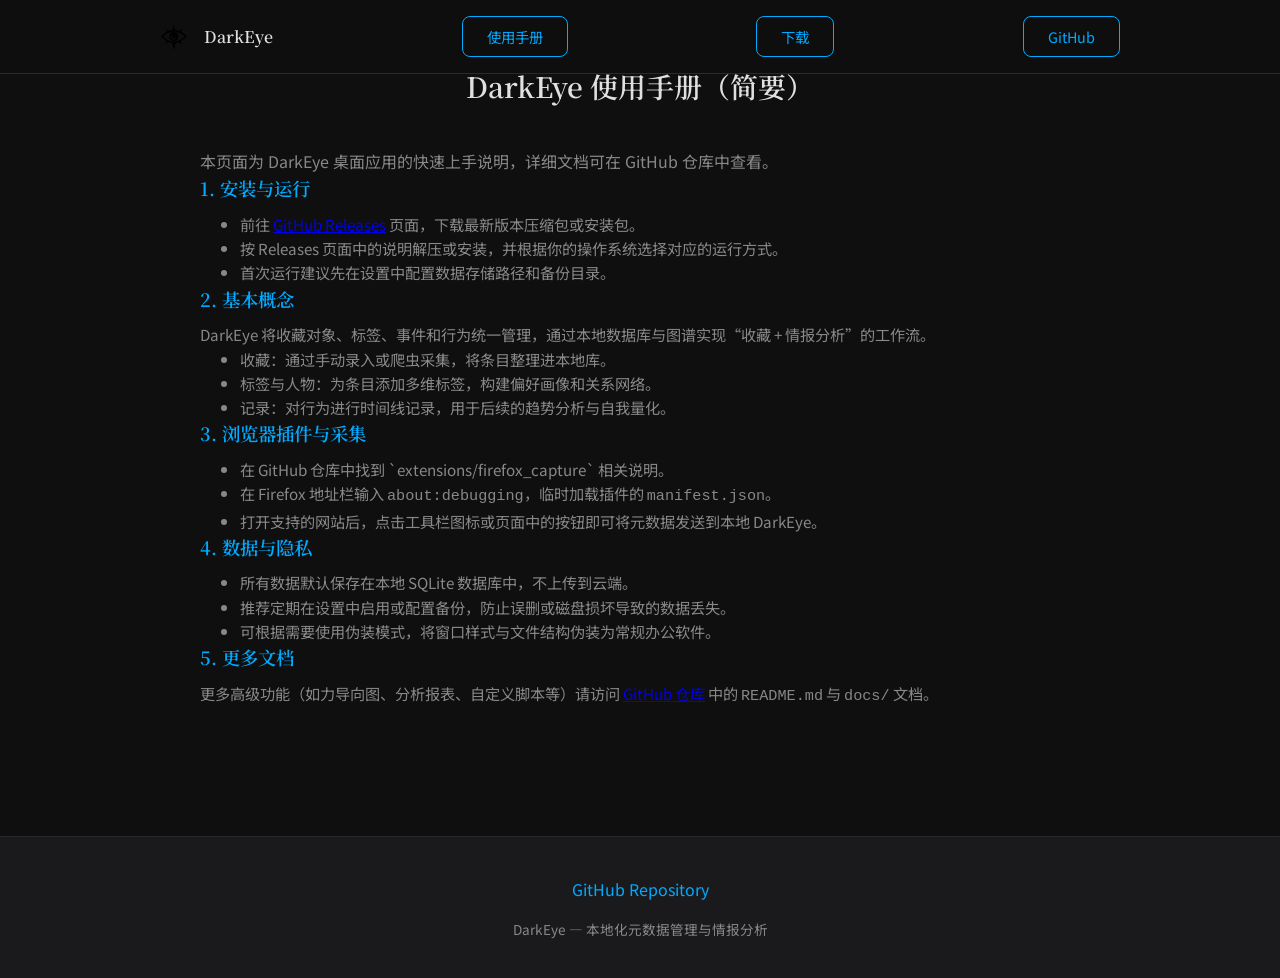
==== manual.html @ 8264d6cd "update" ====
<!DOCTYPE html>
<html lang="zh-CN">
<head>
  <meta charset="UTF-8">
  <meta name="viewport" content="width=device-width, initial-scale=1.0">
  <meta name="description" content="DarkEye 暗眼 使用手册">
  <title>DarkEye 暗眼 — 使用手册</title>
  <link rel="icon" type="image/svg+xml" href="assets/logo.svg">
  <link rel="preconnect" href="https://fonts.googleapis.com">
  <link rel="preconnect" href="https://fonts.gstatic.com" crossorigin>
  <link href="https://fonts.googleapis.com/css2?family=Noto+Serif+SC:wght@400;600;700&family=Noto+Sans+SC:wght@400;500&display=swap" rel="stylesheet">
  <link rel="stylesheet" href="css/styles.css">
</head>
<body>
  <header class="header">
    <nav class="nav">
      <a href="index.html" class="nav-logo">
        <img src="assets/logo.svg" alt="DarkEye" class="nav-logo-icon">
        <span class="nav-logo-text">DarkEye</span>
      </a>
      <a href="manual.html" class="nav-cta" target="_self">使用手册</a>
      <a href="https://github.com/de4321/darkeye/releases" class="nav-cta" target="_blank" rel="noopener noreferrer">下载</a>
      <a href="https://github.com/de4321/darkeye" class="nav-cta" target="_blank" rel="noopener noreferrer">GitHub</a>
    </nav>
  </header>

  <main>
    <section class="section">
      <h1 class="section-title">DarkEye 使用手册（简要）</h1>
      <p class="hero-desc">本页面为 DarkEye 桌面应用的快速上手说明，详细文档可在 GitHub 仓库中查看。</p>

      <h2 class="philosophy-card-title">1. 安装与运行</h2>
      <ul class="feature-desc">
        <li>前往 <a href="https://github.com/de4321/darkeye/releases" target="_blank" rel="noopener noreferrer">GitHub Releases</a> 页面，下载最新版本压缩包或安装包。</li>
        <li>按 Releases 页面中的说明解压或安装，并根据你的操作系统选择对应的运行方式。</li>
        <li>首次运行建议先在设置中配置数据存储路径和备份目录。</li>
      </ul>

      <h2 class="philosophy-card-title">2. 基本概念</h2>
      <p class="feature-desc">
        DarkEye 将收藏对象、标签、事件和行为统一管理，通过本地数据库与图谱实现“收藏 + 情报分析”的工作流。
      </p>
      <ul class="feature-desc">
        <li>收藏：通过手动录入或爬虫采集，将条目整理进本地库。</li>
        <li>标签与人物：为条目添加多维标签，构建偏好画像和关系网络。</li>
        <li>记录：对行为进行时间线记录，用于后续的趋势分析与自我量化。</li>
      </ul>

      <h2 class="philosophy-card-title">3. 浏览器插件与采集</h2>
      <ul class="feature-desc">
        <li>在 GitHub 仓库中找到 `extensions/firefox_capture` 相关说明。</li>
        <li>在 Firefox 地址栏输入 <code>about:debugging</code>，临时加载插件的 <code>manifest.json</code>。</li>
        <li>打开支持的网站后，点击工具栏图标或页面中的按钮即可将元数据发送到本地 DarkEye。</li>
      </ul>

      <h2 class="philosophy-card-title">4. 数据与隐私</h2>
      <ul class="feature-desc">
        <li>所有数据默认保存在本地 SQLite 数据库中，不上传到云端。</li>
        <li>推荐定期在设置中启用或配置备份，防止误删或磁盘损坏导致的数据丢失。</li>
        <li>可根据需要使用伪装模式，将窗口样式与文件结构伪装为常规办公软件。</li>
      </ul>

      <h2 class="philosophy-card-title">5. 更多文档</h2>
      <p class="feature-desc">
        更多高级功能（如力导向图、分析报表、自定义脚本等）请访问
        <a href="https://github.com/de4321/darkeye" target="_blank" rel="noopener noreferrer">GitHub 仓库</a>
        中的 <code>README.md</code> 与 <code>docs/</code> 文档。
      </p>
    </section>
  </main>

  <footer class="footer">
    <div class="footer-content">
      <a href="https://github.com/de4321/darkeye" class="footer-link" target="_blank" rel="noopener noreferrer">GitHub Repository</a>
      <p class="footer-copy">DarkEye — 本地化元数据管理与情报分析</p>
    </div>
  </footer>

  <script src="js/main.js"></script>
</body>
</html>
---- css/styles.css ----
/* DarkEye 产品宣传页 — 暗色主题 */
:root {
  --color-bg: #0f0f10;
  --color-bg-elevated: #1a1a1c;
  --color-bg-card: #1e1e21;
  --color-text: #e0e0e0;
  --color-text-muted: #888;
  --color-primary: #00aaff;
  --color-primary-hover: #33bbff;
  --color-border: #2a2a2e;
  --font-serif: "Noto Serif SC", "Source Han Serif SC", serif;
  --font-sans: "Noto Sans SC", "Source Han Sans SC", sans-serif;
  --radius-md: 8px;
  --radius-lg: 12px;
  --space-xs: 0.5rem;
  --space-sm: 1rem;
  --space-md: 1.5rem;
  --space-lg: 2.5rem;
  --space-xl: 4rem;
  --max-width: 960px;
}

*, *::before, *::after {
  box-sizing: border-box;
}

html {
  scroll-behavior: smooth;
}

body {
  margin: 0;
  font-family: var(--font-sans);
  font-size: 16px;
  line-height: 1.6;
  color: var(--color-text);
  background: var(--color-bg);
  -webkit-font-smoothing: antialiased;
}

/* Header */
.header {
  position: fixed;
  top: 0;
  left: 0;
  right: 0;
  z-index: 100;
  padding: var(--space-sm) var(--space-lg);
  background: rgba(15, 15, 16, 0.85);
  backdrop-filter: blur(12px);
  border-bottom: 1px solid var(--color-border);
  transition: background 0.3s ease;
}

.nav {
  max-width: var(--max-width);
  margin: 0 auto;
  display: flex;
  align-items: center;
  justify-content: space-between;
}

.nav-logo {
  display: flex;
  align-items: center;
  gap: var(--space-sm);
  text-decoration: none;
  color: var(--color-text);
  font-family: var(--font-serif);
  font-weight: 600;
  transition: color 0.2s;
}

.nav-logo:hover {
  color: var(--color-primary);
}

.nav-logo-icon {
  width: 28px;
  height: 28px;
  color: var(--color-primary);
}

.nav-cta {
  padding: var(--space-xs) var(--space-md);
  background: transparent;
  border: 1px solid var(--color-primary);
  color: var(--color-primary);
  border-radius: var(--radius-md);
  text-decoration: none;
  font-size: 0.9rem;
  transition: all 0.2s;
}

.nav-cta:hover {
  background: var(--color-primary);
  color: var(--color-bg);
}

/* Hero */
.hero {
  position: relative;
  min-height: 100vh;
  display: flex;
  align-items: center;
  justify-content: center;
  padding: var(--space-xl) var(--space-lg);
  overflow: hidden;
}

.hero-bg {
  position: absolute;
  inset: 0;
  background:
    radial-gradient(ellipse 80% 50% at 50% 0%, rgba(0, 170, 255, 0.08) 0%, transparent 50%),
    radial-gradient(ellipse 60% 40% at 80% 100%, rgba(0, 170, 255, 0.04) 0%, transparent 50%);
  pointer-events: none;
}

.hero-bg::after {
  content: "";
  position: absolute;
  inset: 0;
  background-image: url("data:image/svg+xml,%3Csvg viewBox='0 0 256 256' xmlns='http://www.w3.org/2000/svg'%3E%3Cfilter id='noise'%3E%3CfeTurbulence type='fractalNoise' baseFrequency='0.85' numOctaves='4' stitchTiles='stitch'/%3E%3C/filter%3E%3Crect width='100%25' height='100%25' filter='url(%23noise)' opacity='0.03'/%3E%3C/svg%3E");
  opacity: 0.5;
}

.hero-content {
  position: relative;
  text-align: center;
  z-index: 1;
}

.hero-logo {
  width: 72px;
  height: 72px;
  color: var(--color-primary);
  margin-bottom: var(--space-md);
  opacity: 0.9;
}

.hero-title {
  margin: 0 0 var(--space-sm);
  font-family: var(--font-serif);
  font-size: clamp(2.5rem, 6vw, 4rem);
  font-weight: 700;
  letter-spacing: 0.02em;
}

.hero-sub {
  display: block;
  font-size: 0.45em;
  font-weight: 400;
  color: var(--color-text-muted);
  margin-top: 0.2em;
}

.hero-tagline {
  margin: 0 0 var(--space-xs);
  font-size: 1.2rem;
  color: var(--color-primary);
  letter-spacing: 0.05em;
}

.hero-desc {
  margin: 0;
  font-size: 1rem;
  color: var(--color-text-muted);
}

/* Reveal animation (initially hidden, JS will reveal) */
.reveal {
  opacity: 0;
  transform: translateY(24px);
  transition: opacity 0.6s ease, transform 0.6s ease;
}

.reveal.revealed {
  opacity: 1;
  transform: translateY(0);
}

.reveal.revealed-delay-1 { transition-delay: 0.1s; }
.reveal.revealed-delay-2 { transition-delay: 0.2s; }
.reveal.revealed-delay-3 { transition-delay: 0.3s; }

/* Sections */
.section {
  max-width: var(--max-width);
  margin: 0 auto;
  padding: var(--space-xl) var(--space-lg);
}

.section-title {
  margin: 0 0 var(--space-lg);
  font-family: var(--font-serif);
  font-size: 1.75rem;
  font-weight: 600;
  text-align: center;
  color: var(--color-text);
}

/* Philosophy grid */
.philosophy-grid {
  display: grid;
  grid-template-columns: repeat(auto-fit, minmax(260px, 1fr));
  gap: var(--space-md);
}

.philosophy-card {
  padding: var(--space-lg);
  background: var(--color-bg-card);
  border: 1px solid var(--color-border);
  border-radius: var(--radius-lg);
  transition: border-color 0.2s, transform 0.2s;
}

.philosophy-card:hover {
  border-color: rgba(0, 170, 255, 0.4);
  transform: translateY(-2px);
}

.philosophy-card-title {
  margin: 0 0 var(--space-xs);
  font-family: var(--font-serif);
  font-size: 1.15rem;
  font-weight: 600;
  color: var(--color-primary);
}

.philosophy-card-eng {
  margin: 0 0 var(--space-sm);
  font-size: 0.8rem;
  color: var(--color-text-muted);
  text-transform: uppercase;
  letter-spacing: 0.1em;
}

.philosophy-card-desc {
  margin: 0;
  font-size: 0.95rem;
  color: var(--color-text);
  line-height: 1.5;
}

/* Features */
.features-list {
  display: flex;
  flex-direction: column;
  gap: var(--space-lg);
}

.feature-item {
  display: flex;
  gap: var(--space-lg);
  align-items: flex-start;
  padding: var(--space-md) 0;
  border-bottom: 1px solid var(--color-border);
}

.feature-item:last-child {
  border-bottom: none;
}

.feature-icon {
  flex-shrink: 0;
  display: flex;
  align-items: center;
  justify-content: center;
  width: 48px;
  height: 48px;
  border-radius: var(--radius-md);
  background: linear-gradient(135deg, rgba(0, 170, 255, 0.2), rgba(0, 170, 255, 0.05));
  border: 1px solid rgba(0, 170, 255, 0.3);
}

.feature-icon--capture::before {
  content: "+";
  font-size: 1.5rem;
  font-weight: 300;
  color: var(--color-primary);
}

.feature-icon--manage::before {
  content: "◇";
  font-size: 1.2rem;
  color: var(--color-primary);
}

.feature-icon--quantify::before {
  content: "◈";
  font-size: 1.1rem;
  color: var(--color-primary);
}

.feature-icon--secure::before {
  content: "◆";
  font-size: 1rem;
  color: var(--color-primary);
}

.feature-content {
  flex: 1;
}

.feature-title {
  margin: 0 0 var(--space-xs);
  font-family: var(--font-serif);
  font-size: 1.15rem;
  font-weight: 600;
  color: var(--color-text);
}

.feature-desc {
  margin: 0;
  font-size: 0.95rem;
  color: var(--color-text-muted);
  line-height: 1.6;
}

/* Tech */
.tech-grid {
  display: grid;
  grid-template-columns: repeat(auto-fit, minmax(180px, 1fr));
  gap: var(--space-md);
  margin-bottom: var(--space-md);
}

.tech-item {
  padding: var(--space-md) var(--space-lg);
  background: var(--color-bg-card);
  border: 1px solid var(--color-border);
  border-radius: var(--radius-md);
  display: flex;
  flex-direction: column;
  gap: var(--space-xs);
}

.tech-label {
  font-size: 0.75rem;
  text-transform: uppercase;
  letter-spacing: 0.1em;
  color: var(--color-text-muted);
}

.tech-value {
  font-size: 1rem;
  font-weight: 500;
  color: var(--color-primary);
}

.tech-note {
  margin: 0;
  font-size: 0.9rem;
  color: var(--color-text-muted);
  text-align: center;
}

/* Roadmap */
.roadmap-list {
  display: flex;
  flex-direction: column;
  gap: var(--space-md);
}

.roadmap-item {
  padding: var(--space-lg);
  background: var(--color-bg-card);
  border: 1px solid var(--color-border);
  border-left: 3px solid var(--color-primary);
  border-radius: var(--radius-md);
  transition: border-color 0.2s;
}

.roadmap-item:hover {
  border-left-color: var(--color-primary-hover);
}

.roadmap-phase {
  font-size: 0.75rem;
  text-transform: uppercase;
  letter-spacing: 0.1em;
  color: var(--color-primary);
  margin-bottom: var(--space-xs);
}

.roadmap-title {
  margin: 0 0 var(--space-xs);
  font-family: var(--font-serif);
  font-size: 1.1rem;
  font-weight: 600;
  color: var(--color-text);
}

.roadmap-desc {
  margin: 0;
  font-size: 0.95rem;
  color: var(--color-text-muted);
}

/* Footer */
.footer {
  margin-top: var(--space-xl);
  padding: var(--space-lg) var(--space-lg);
  border-top: 1px solid var(--color-border);
  background: var(--color-bg-elevated);
}

.footer-content {
  max-width: var(--max-width);
  margin: 0 auto;
  text-align: center;
}

.footer-link {
  display: inline-block;
  margin-bottom: var(--space-sm);
  color: var(--color-primary);
  text-decoration: none;
  transition: color 0.2s;
}

.footer-link:hover {
  color: var(--color-primary-hover);
}

.footer-copy {
  margin: 0;
  font-size: 0.85rem;
  color: var(--color-text-muted);
}

/* Responsive */
@media (max-width: 640px) {
  .hero {
    padding: var(--space-xl) var(--space-md);
  }

  .section {
    padding: var(--space-lg) var(--space-md);
  }

  .feature-item {
    flex-direction: column;
    gap: var(--space-sm);
  }

  .philosophy-grid {
    grid-template-columns: 1fr;
  }
}
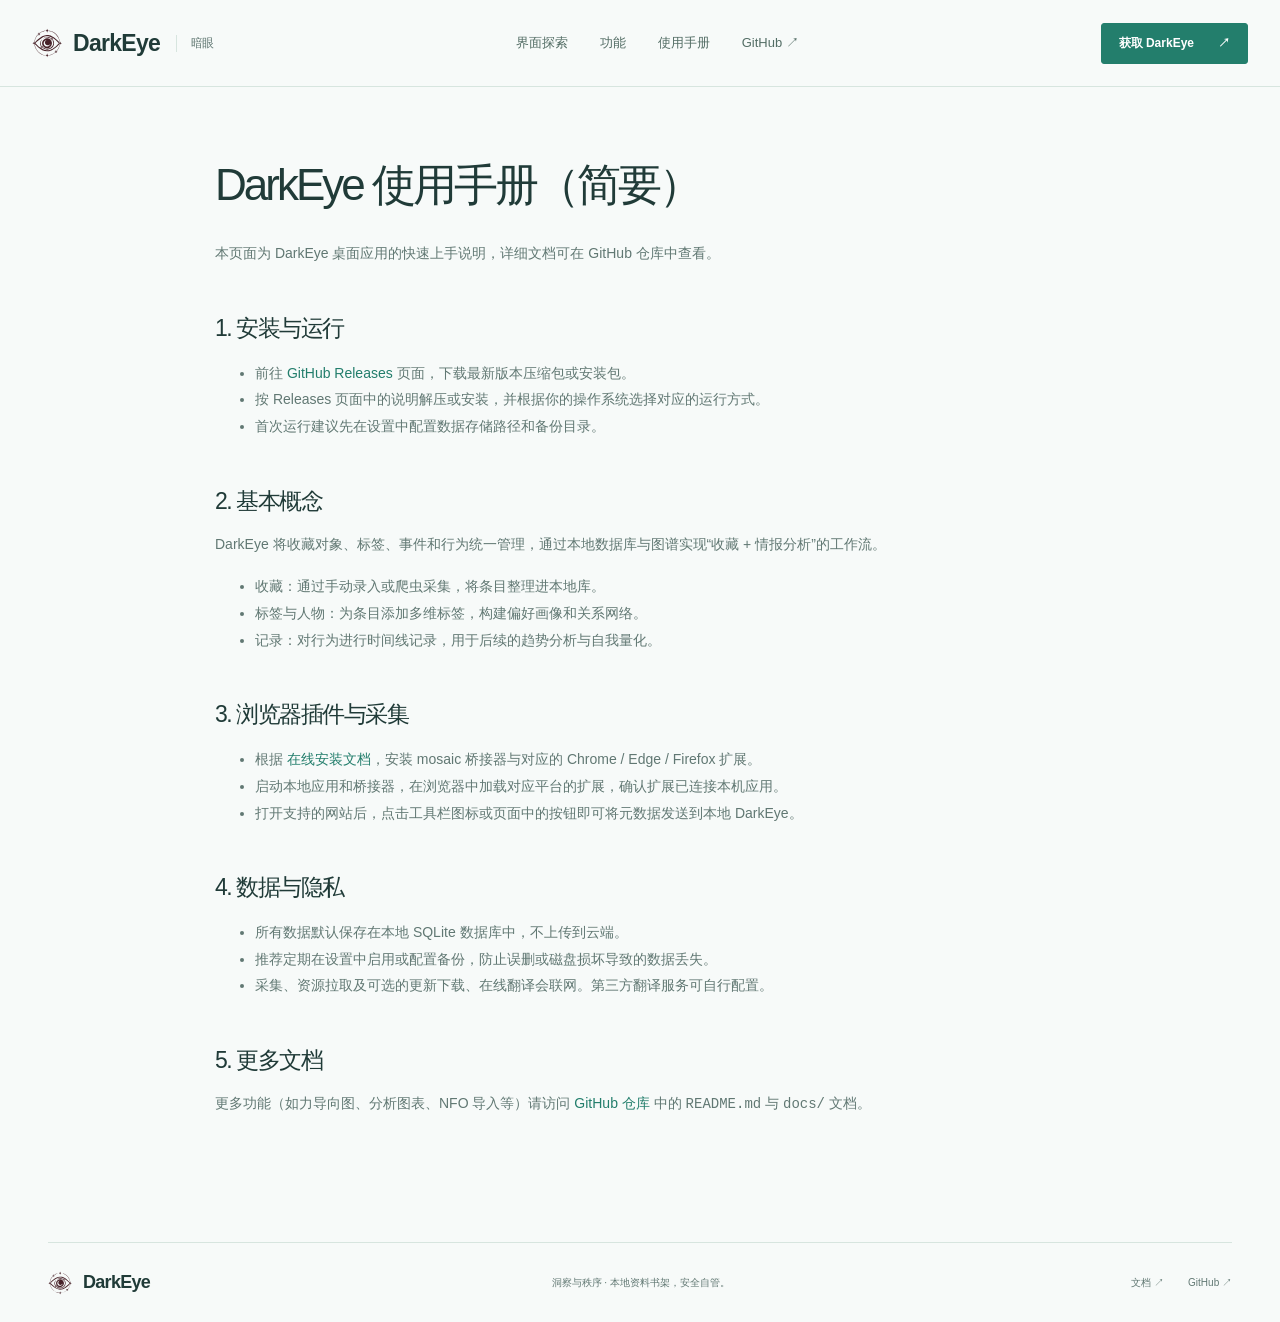
==== commit 49fdc01b: "Refresh website with project screenshots and mint theme" ====
--- a/manual.html
+++ b/manual.html
@@ -5,76 +5,61 @@
   <meta name="viewport" content="width=device-width, initial-scale=1.0">
   <meta name="description" content="DarkEye 暗眼 使用手册">
   <title>DarkEye 暗眼 — 使用手册</title>
-  <link rel="icon" type="image/svg+xml" href="assets/logo.svg">
+  <link rel="icon" type="image/svg+xml" href="assets/logo.svg?v=2">
   <link rel="preconnect" href="https://fonts.googleapis.com">
   <link rel="preconnect" href="https://fonts.gstatic.com" crossorigin>
   <link href="https://fonts.googleapis.com/css2?family=Noto+Serif+SC:wght@400;600;700&family=Noto+Sans+SC:wght@400;500&display=swap" rel="stylesheet">
   <link rel="stylesheet" href="css/styles.css">
 </head>
 <body>
-  <header class="header">
-    <nav class="nav">
-      <a href="index.html" class="nav-logo">
-        <img src="assets/logo.svg" alt="DarkEye" class="nav-logo-icon">
-        <span class="nav-logo-text">DarkEye</span>
-      </a>
-      <a href="manual.html" class="nav-cta" target="_self">使用手册</a>
-      <a href="https://github.com/de4321/darkeye/releases" class="nav-cta" target="_blank" rel="noopener noreferrer">下载</a>
-      <a href="https://github.com/de4321/darkeye" class="nav-cta" target="_blank" rel="noopener noreferrer">GitHub</a>
-    </nav>
-  </header>
+<header class="header"><nav class="nav" aria-label="主导航"><a class="brand" href="index.html"><img src="assets/logo.svg?v=2" alt="" width="30" height="30">DarkEye<span>暗眼</span></a><div class="nav-links"><a href="#experience">界面探索</a><a href="#workflow">功能</a><a href="manual.html">使用手册</a><a href="https://github.com/gty5678/darkeye">GitHub ↗</a></div><a class="button small" href="#download">获取 DarkEye <span>↗</span></a></nav></header>
 
   <main>
-    <section class="section">
-      <h1 class="section-title">DarkEye 使用手册（简要）</h1>
-      <p class="hero-desc">本页面为 DarkEye 桌面应用的快速上手说明，详细文档可在 GitHub 仓库中查看。</p>
+    <section class="section wrap manual">
+      <h1 >DarkEye 使用手册（简要）</h1>
+      <p >本页面为 DarkEye 桌面应用的快速上手说明，详细文档可在 GitHub 仓库中查看。</p>
 
-      <h2 class="philosophy-card-title">1. 安装与运行</h2>
-      <ul class="feature-desc">
-        <li>前往 <a href="https://github.com/de4321/darkeye/releases" target="_blank" rel="noopener noreferrer">GitHub Releases</a> 页面，下载最新版本压缩包或安装包。</li>
+      <h2 >1. 安装与运行</h2>
+      <ul >
+        <li>前往 <a href="https://github.com/gty5678/darkeye/releases" target="_blank" rel="noopener noreferrer">GitHub Releases</a> 页面，下载最新版本压缩包或安装包。</li>
         <li>按 Releases 页面中的说明解压或安装，并根据你的操作系统选择对应的运行方式。</li>
         <li>首次运行建议先在设置中配置数据存储路径和备份目录。</li>
       </ul>
 
-      <h2 class="philosophy-card-title">2. 基本概念</h2>
-      <p class="feature-desc">
+      <h2 >2. 基本概念</h2>
+      <p >
         DarkEye 将收藏对象、标签、事件和行为统一管理，通过本地数据库与图谱实现“收藏 + 情报分析”的工作流。
       </p>
-      <ul class="feature-desc">
+      <ul >
         <li>收藏：通过手动录入或爬虫采集，将条目整理进本地库。</li>
         <li>标签与人物：为条目添加多维标签，构建偏好画像和关系网络。</li>
         <li>记录：对行为进行时间线记录，用于后续的趋势分析与自我量化。</li>
       </ul>
 
-      <h2 class="philosophy-card-title">3. 浏览器插件与采集</h2>
-      <ul class="feature-desc">
-        <li>在 GitHub 仓库中找到 `extensions/firefox_capture` 相关说明。</li>
-        <li>在 Firefox 地址栏输入 <code>about:debugging</code>，临时加载插件的 <code>manifest.json</code>。</li>
+      <h2 >3. 浏览器插件与采集</h2>
+      <ul >
+        <li>根据 <a href="https://gty5678.github.io/darkeye/usage/">在线安装文档</a>，安装 mosaic 桥接器与对应的 Chrome / Edge / Firefox 扩展。</li>
+        <li>启动本地应用和桥接器，在浏览器中加载对应平台的扩展，确认扩展已连接本机应用。</li>
         <li>打开支持的网站后，点击工具栏图标或页面中的按钮即可将元数据发送到本地 DarkEye。</li>
       </ul>
 
-      <h2 class="philosophy-card-title">4. 数据与隐私</h2>
-      <ul class="feature-desc">
+      <h2 >4. 数据与隐私</h2>
+      <ul >
         <li>所有数据默认保存在本地 SQLite 数据库中，不上传到云端。</li>
         <li>推荐定期在设置中启用或配置备份，防止误删或磁盘损坏导致的数据丢失。</li>
-        <li>可根据需要使用伪装模式，将窗口样式与文件结构伪装为常规办公软件。</li>
+        <li>采集、资源拉取及可选的更新下载、在线翻译会联网。第三方翻译服务可自行配置。</li>
       </ul>
 
-      <h2 class="philosophy-card-title">5. 更多文档</h2>
-      <p class="feature-desc">
-        更多高级功能（如力导向图、分析报表、自定义脚本等）请访问
-        <a href="https://github.com/de4321/darkeye" target="_blank" rel="noopener noreferrer">GitHub 仓库</a>
+      <h2 >5. 更多文档</h2>
+      <p >
+        更多功能（如力导向图、分析图表、NFO 导入等）请访问
+        <a href="https://github.com/gty5678/darkeye" target="_blank" rel="noopener noreferrer">GitHub 仓库</a>
         中的 <code>README.md</code> 与 <code>docs/</code> 文档。
       </p>
     </section>
   </main>
 
-  <footer class="footer">
-    <div class="footer-content">
-      <a href="https://github.com/de4321/darkeye" class="footer-link" target="_blank" rel="noopener noreferrer">GitHub Repository</a>
-      <p class="footer-copy">DarkEye — 本地化元数据管理与情报分析</p>
-    </div>
-  </footer>
+<footer class="wrap footer"><a class="brand" href="index.html"><img src="assets/logo.svg?v=2" width="24" height="24" alt="">DarkEye</a><span>洞察与秩序 · 本地资料书架，安全自管。</span><div><a href="https://gty5678.github.io/darkeye/">文档 ↗</a><a href="https://github.com/gty5678/darkeye">GitHub ↗</a></div></footer>
 
   <script src="js/main.js"></script>
 </body>
--- a/css/styles.css
+++ b/css/styles.css
@@ -1,451 +1,4 @@
-/* DarkEye 产品宣传页 — 暗色主题 */
-:root {
-  --color-bg: #0f0f10;
-  --color-bg-elevated: #1a1a1c;
-  --color-bg-card: #1e1e21;
-  --color-text: #e0e0e0;
-  --color-text-muted: #888;
-  --color-primary: #00aaff;
-  --color-primary-hover: #33bbff;
-  --color-border: #2a2a2e;
-  --font-serif: "Noto Serif SC", "Source Han Serif SC", serif;
-  --font-sans: "Noto Sans SC", "Source Han Sans SC", sans-serif;
-  --radius-md: 8px;
-  --radius-lg: 12px;
-  --space-xs: 0.5rem;
-  --space-sm: 1rem;
-  --space-md: 1.5rem;
-  --space-lg: 2.5rem;
-  --space-xl: 4rem;
-  --max-width: 960px;
-}
-
-*, *::before, *::after {
-  box-sizing: border-box;
-}
-
-html {
-  scroll-behavior: smooth;
-}
-
-body {
-  margin: 0;
-  font-family: var(--font-sans);
-  font-size: 16px;
-  line-height: 1.6;
-  color: var(--color-text);
-  background: var(--color-bg);
-  -webkit-font-smoothing: antialiased;
-}
-
-/* Header */
-.header {
-  position: fixed;
-  top: 0;
-  left: 0;
-  right: 0;
-  z-index: 100;
-  padding: var(--space-sm) var(--space-lg);
-  background: rgba(15, 15, 16, 0.85);
-  backdrop-filter: blur(12px);
-  border-bottom: 1px solid var(--color-border);
-  transition: background 0.3s ease;
-}
-
-.nav {
-  max-width: var(--max-width);
-  margin: 0 auto;
-  display: flex;
-  align-items: center;
-  justify-content: space-between;
-}
-
-.nav-logo {
-  display: flex;
-  align-items: center;
-  gap: var(--space-sm);
-  text-decoration: none;
-  color: var(--color-text);
-  font-family: var(--font-serif);
-  font-weight: 600;
-  transition: color 0.2s;
-}
-
-.nav-logo:hover {
-  color: var(--color-primary);
-}
-
-.nav-logo-icon {
-  width: 28px;
-  height: 28px;
-  color: var(--color-primary);
-}
-
-.nav-cta {
-  padding: var(--space-xs) var(--space-md);
-  background: transparent;
-  border: 1px solid var(--color-primary);
-  color: var(--color-primary);
-  border-radius: var(--radius-md);
-  text-decoration: none;
-  font-size: 0.9rem;
-  transition: all 0.2s;
-}
-
-.nav-cta:hover {
-  background: var(--color-primary);
-  color: var(--color-bg);
-}
-
-/* Hero */
-.hero {
-  position: relative;
-  min-height: 100vh;
-  display: flex;
-  align-items: center;
-  justify-content: center;
-  padding: var(--space-xl) var(--space-lg);
-  overflow: hidden;
-}
-
-.hero-bg {
-  position: absolute;
-  inset: 0;
-  background:
-    radial-gradient(ellipse 80% 50% at 50% 0%, rgba(0, 170, 255, 0.08) 0%, transparent 50%),
-    radial-gradient(ellipse 60% 40% at 80% 100%, rgba(0, 170, 255, 0.04) 0%, transparent 50%);
-  pointer-events: none;
-}
-
-.hero-bg::after {
-  content: "";
-  position: absolute;
-  inset: 0;
-  background-image: url("data:image/svg+xml,%3Csvg viewBox='0 0 256 256' xmlns='http://www.w3.org/2000/svg'%3E%3Cfilter id='noise'%3E%3CfeTurbulence type='fractalNoise' baseFrequency='0.85' numOctaves='4' stitchTiles='stitch'/%3E%3C/filter%3E%3Crect width='100%25' height='100%25' filter='url(%23noise)' opacity='0.03'/%3E%3C/svg%3E");
-  opacity: 0.5;
-}
-
-.hero-content {
-  position: relative;
-  text-align: center;
-  z-index: 1;
-}
-
-.hero-logo {
-  width: 72px;
-  height: 72px;
-  color: var(--color-primary);
-  margin-bottom: var(--space-md);
-  opacity: 0.9;
-}
-
-.hero-title {
-  margin: 0 0 var(--space-sm);
-  font-family: var(--font-serif);
-  font-size: clamp(2.5rem, 6vw, 4rem);
-  font-weight: 700;
-  letter-spacing: 0.02em;
-}
-
-.hero-sub {
-  display: block;
-  font-size: 0.45em;
-  font-weight: 400;
-  color: var(--color-text-muted);
-  margin-top: 0.2em;
-}
-
-.hero-tagline {
-  margin: 0 0 var(--space-xs);
-  font-size: 1.2rem;
-  color: var(--color-primary);
-  letter-spacing: 0.05em;
-}
-
-.hero-desc {
-  margin: 0;
-  font-size: 1rem;
-  color: var(--color-text-muted);
-}
-
-/* Reveal animation (initially hidden, JS will reveal) */
-.reveal {
-  opacity: 0;
-  transform: translateY(24px);
-  transition: opacity 0.6s ease, transform 0.6s ease;
-}
-
-.reveal.revealed {
-  opacity: 1;
-  transform: translateY(0);
-}
-
-.reveal.revealed-delay-1 { transition-delay: 0.1s; }
-.reveal.revealed-delay-2 { transition-delay: 0.2s; }
-.reveal.revealed-delay-3 { transition-delay: 0.3s; }
-
-/* Sections */
-.section {
-  max-width: var(--max-width);
-  margin: 0 auto;
-  padding: var(--space-xl) var(--space-lg);
-}
-
-.section-title {
-  margin: 0 0 var(--space-lg);
-  font-family: var(--font-serif);
-  font-size: 1.75rem;
-  font-weight: 600;
-  text-align: center;
-  color: var(--color-text);
-}
-
-/* Philosophy grid */
-.philosophy-grid {
-  display: grid;
-  grid-template-columns: repeat(auto-fit, minmax(260px, 1fr));
-  gap: var(--space-md);
-}
-
-.philosophy-card {
-  padding: var(--space-lg);
-  background: var(--color-bg-card);
-  border: 1px solid var(--color-border);
-  border-radius: var(--radius-lg);
-  transition: border-color 0.2s, transform 0.2s;
-}
-
-.philosophy-card:hover {
-  border-color: rgba(0, 170, 255, 0.4);
-  transform: translateY(-2px);
-}
-
-.philosophy-card-title {
-  margin: 0 0 var(--space-xs);
-  font-family: var(--font-serif);
-  font-size: 1.15rem;
-  font-weight: 600;
-  color: var(--color-primary);
-}
-
-.philosophy-card-eng {
-  margin: 0 0 var(--space-sm);
-  font-size: 0.8rem;
-  color: var(--color-text-muted);
-  text-transform: uppercase;
-  letter-spacing: 0.1em;
-}
-
-.philosophy-card-desc {
-  margin: 0;
-  font-size: 0.95rem;
-  color: var(--color-text);
-  line-height: 1.5;
-}
-
-/* Features */
-.features-list {
-  display: flex;
-  flex-direction: column;
-  gap: var(--space-lg);
-}
-
-.feature-item {
-  display: flex;
-  gap: var(--space-lg);
-  align-items: flex-start;
-  padding: var(--space-md) 0;
-  border-bottom: 1px solid var(--color-border);
-}
-
-.feature-item:last-child {
-  border-bottom: none;
-}
-
-.feature-icon {
-  flex-shrink: 0;
-  display: flex;
-  align-items: center;
-  justify-content: center;
-  width: 48px;
-  height: 48px;
-  border-radius: var(--radius-md);
-  background: linear-gradient(135deg, rgba(0, 170, 255, 0.2), rgba(0, 170, 255, 0.05));
-  border: 1px solid rgba(0, 170, 255, 0.3);
-}
-
-.feature-icon--capture::before {
-  content: "+";
-  font-size: 1.5rem;
-  font-weight: 300;
-  color: var(--color-primary);
-}
-
-.feature-icon--manage::before {
-  content: "◇";
-  font-size: 1.2rem;
-  color: var(--color-primary);
-}
-
-.feature-icon--quantify::before {
-  content: "◈";
-  font-size: 1.1rem;
-  color: var(--color-primary);
-}
-
-.feature-icon--secure::before {
-  content: "◆";
-  font-size: 1rem;
-  color: var(--color-primary);
-}
-
-.feature-content {
-  flex: 1;
-}
-
-.feature-title {
-  margin: 0 0 var(--space-xs);
-  font-family: var(--font-serif);
-  font-size: 1.15rem;
-  font-weight: 600;
-  color: var(--color-text);
-}
-
-.feature-desc {
-  margin: 0;
-  font-size: 0.95rem;
-  color: var(--color-text-muted);
-  line-height: 1.6;
-}
-
-/* Tech */
-.tech-grid {
-  display: grid;
-  grid-template-columns: repeat(auto-fit, minmax(180px, 1fr));
-  gap: var(--space-md);
-  margin-bottom: var(--space-md);
-}
-
-.tech-item {
-  padding: var(--space-md) var(--space-lg);
-  background: var(--color-bg-card);
-  border: 1px solid var(--color-border);
-  border-radius: var(--radius-md);
-  display: flex;
-  flex-direction: column;
-  gap: var(--space-xs);
-}
-
-.tech-label {
-  font-size: 0.75rem;
-  text-transform: uppercase;
-  letter-spacing: 0.1em;
-  color: var(--color-text-muted);
-}
-
-.tech-value {
-  font-size: 1rem;
-  font-weight: 500;
-  color: var(--color-primary);
-}
-
-.tech-note {
-  margin: 0;
-  font-size: 0.9rem;
-  color: var(--color-text-muted);
-  text-align: center;
-}
-
-/* Roadmap */
-.roadmap-list {
-  display: flex;
-  flex-direction: column;
-  gap: var(--space-md);
-}
-
-.roadmap-item {
-  padding: var(--space-lg);
-  background: var(--color-bg-card);
-  border: 1px solid var(--color-border);
-  border-left: 3px solid var(--color-primary);
-  border-radius: var(--radius-md);
-  transition: border-color 0.2s;
-}
-
-.roadmap-item:hover {
-  border-left-color: var(--color-primary-hover);
-}
-
-.roadmap-phase {
-  font-size: 0.75rem;
-  text-transform: uppercase;
-  letter-spacing: 0.1em;
-  color: var(--color-primary);
-  margin-bottom: var(--space-xs);
-}
-
-.roadmap-title {
-  margin: 0 0 var(--space-xs);
-  font-family: var(--font-serif);
-  font-size: 1.1rem;
-  font-weight: 600;
-  color: var(--color-text);
-}
-
-.roadmap-desc {
-  margin: 0;
-  font-size: 0.95rem;
-  color: var(--color-text-muted);
-}
-
-/* Footer */
-.footer {
-  margin-top: var(--space-xl);
-  padding: var(--space-lg) var(--space-lg);
-  border-top: 1px solid var(--color-border);
-  background: var(--color-bg-elevated);
-}
-
-.footer-content {
-  max-width: var(--max-width);
-  margin: 0 auto;
-  text-align: center;
-}
-
-.footer-link {
-  display: inline-block;
-  margin-bottom: var(--space-sm);
-  color: var(--color-primary);
-  text-decoration: none;
-  transition: color 0.2s;
-}
-
-.footer-link:hover {
-  color: var(--color-primary-hover);
-}
-
-.footer-copy {
-  margin: 0;
-  font-size: 0.85rem;
-  color: var(--color-text-muted);
-}
-
-/* Responsive */
-@media (max-width: 640px) {
-  .hero {
-    padding: var(--space-xl) var(--space-md);
-  }
-
-  .section {
-    padding: var(--space-lg) var(--space-md);
-  }
-
-  .feature-item {
-    flex-direction: column;
-    gap: var(--space-sm);
-  }
-
-  .philosophy-grid {
-    grid-template-columns: 1fr;
-  }
-}
+:root{--bg:#f7faf9;--panel:#edf5f2;--text:#203b38;--muted:#617873;--accent:#237e6c;--line:#d7e5df;color-scheme:light;font-family:Arial,"PingFang SC","Microsoft YaHei",sans-serif;background:var(--bg);color:var(--text)}*{box-sizing:border-box}html{scroll-behavior:smooth;scroll-padding-top:100px}body{margin:0}a{color:inherit;text-decoration:none}button{font:inherit}button,a{-webkit-tap-highlight-color:transparent}a:hover{color:var(--accent)}:focus-visible{outline:2px solid var(--accent);outline-offset:5px}p{line-height:1.85}img{display:block;max-width:100%}.wrap{width:min(1240px,calc(100% - 96px));margin-inline:auto}.header{border-bottom:1px solid var(--line);background:#f7faf9ed;position:sticky;top:0;z-index:10;backdrop-filter:blur(16px)}.nav{width:min(1360px,calc(100% - 64px));margin:auto;min-height:86px;display:flex;align-items:center;justify-content:space-between;gap:24px}.brand{display:flex;align-items:center;gap:11px;font-size:23px;font-weight:600;letter-spacing:-.7px}.brand span{font-size:12px;font-weight:400;color:var(--muted);border-left:1px solid var(--line);padding-left:14px;margin-left:5px}.nav-links{display:flex;gap:32px;font-size:13px;color:#536d65}.button{display:inline-flex;align-items:center;justify-content:center;gap:36px;padding:17px 25px;background:var(--accent);color:#ffffff;font-size:14px;font-weight:600;border:1px solid var(--accent);border-radius:3px}.button:hover{background:#196451;color:#ffffff}.button.small{padding:11px 17px;font-size:12px;gap:24px}.hero{padding-top:74px}.hero-top{display:grid;grid-template-columns:1.2fr 1fr;align-items:end;gap:70px;margin-bottom:56px}.eyebrow{font-size:10px;letter-spacing:2px;font-weight:600;color:var(--accent);margin:0 0 24px}.dot{display:inline-block;width:6px;height:6px;background:var(--accent);border-radius:50%;margin-right:8px;vertical-align:middle}h1{font-size:clamp(44px,5.4vw,78px);line-height:1.25;letter-spacing:-3px;font-weight:500;margin:0}.accent{color:var(--accent)}.hero-copy>p:first-child{font-size:18px;margin:0 0 12px}.muted{color:var(--muted);font-size:14px}.hero-copy .muted{margin:0 0 25px}.actions{display:flex;align-items:center;gap:30px;flex-wrap:wrap}.text-link{font-size:13px}.platform{font-size:10px;letter-spacing:.8px;color:var(--muted);margin:17px 0 0}.hero-art{border:1px solid #d3e3dc;padding:12px 12px 0;background:#eaf3ee;border-radius:5px;overflow:hidden}.hero-art>img{width:100%;height:clamp(210px,25vw,350px);object-fit:cover}.art-caption{display:flex;justify-content:space-between;gap:15px;align-items:center;font-size:9px;letter-spacing:1.5px;padding:18px 8px;color:#526f64}.art-caption span:nth-child(2){letter-spacing:2px;font-size:11px}.hero-bottom{display:flex;justify-content:space-between;margin-top:21px;font-size:10px;color:var(--muted);letter-spacing:1px}.section{padding-top:120px;padding-bottom:110px}.section-heading{display:flex;justify-content:space-between;align-items:end;gap:30px;margin-bottom:45px}h2{font-weight:500;font-size:clamp(30px,3.3vw,46px);line-height:1.4;letter-spacing:-1.5px;margin:0}.section-heading p:last-child{margin-bottom:4px}.gallery-tabs{display:flex;gap:32px;border-bottom:1px solid var(--line);margin-bottom:22px}.gallery-tabs button{border:0;border-bottom:2px solid transparent;background:none;color:var(--muted);padding:16px 0;cursor:pointer;font-size:13px}.gallery-tabs button[aria-selected=true]{color:var(--accent);border-color:var(--accent)}.preview-image{display:block;width:100%;padding:0;background:var(--panel);border:1px solid var(--line);position:relative;cursor:zoom-in;overflow:hidden;border-radius:4px}.preview-image img{width:100%;height:auto;aspect-ratio:1920/1017;object-fit:contain}.zoom-label{position:absolute;bottom:16px;right:16px;background:#f7faf9ed;color:var(--text);padding:10px 14px;font-size:11px;border-radius:3px}.gallery-caption{display:grid;grid-template-columns:1fr 1fr;gap:40px;padding-top:24px}.gallery-caption h3{font-size:21px;font-weight:500;margin:0}.gallery-caption p{margin:0;color:var(--muted);font-size:13px}.workflow{background:#edf5f1;border-block:1px solid var(--line)}.workflow-grid{display:grid;grid-template-columns:repeat(3,1fr);gap:40px}.workflow-grid article{border-top:1px solid #bdd9ce;padding-top:26px}.step{font-size:10px;letter-spacing:1.5px;color:var(--accent)}.workflow-grid h3{font-size:23px;font-weight:500;margin:28px 0 15px}.workflow-grid p{font-size:13px;color:var(--muted);margin-bottom:28px}.workflow-grid a{font-size:12px}.privacy{display:grid;grid-template-columns:1fr 1fr;gap:100px;align-items:center}.privacy .muted{margin-top:28px}.privacy-note{font-size:11px;color:var(--muted);max-width:390px}.architecture{border:1px solid #c6ddd3;border-radius:5px;background:radial-gradient(ellipse at center,#dff1e8,var(--bg) 75%);padding:26px}.arch-title{font-size:9px;letter-spacing:1.5px;color:var(--muted)}.arch-title>span:last-child{float:right}.arch-core{display:flex;flex-direction:column;align-items:center;gap:13px;padding:40px 0}.arch-core strong{font-size:24px;font-weight:500}.arch-core>span{font-size:11px;color:var(--muted)}.arch-bottom{display:flex;gap:10px;justify-content:center}.arch-bottom span{flex:1;text-align:center;border:1px solid #c6ddd3;padding:13px 4px;font-size:11px}.architecture>p{text-align:center;font-size:9px;color:var(--muted);letter-spacing:2px;margin:20px 0 0}.download{padding:75px 0 95px;border-top:1px solid var(--line);text-align:center}.download .actions{justify-content:center;margin-top:30px}.download h2{font-size:clamp(34px,4vw,54px)}.footer{border-top:1px solid var(--line);padding-block:28px;display:flex;align-items:center;justify-content:space-between;gap:24px}.footer .brand{font-size:18px}.footer>span,.footer>div{font-size:10px;color:var(--muted)}.footer>div{display:flex;gap:24px}dialog{border:1px solid var(--line);background:var(--bg);color:var(--text);padding:50px 16px 12px;width:min(96vw,1600px);max-height:95vh}dialog::backdrop{background:#183b3566}dialog img{max-height:78vh;margin:auto;object-fit:contain}dialog p{font-size:12px;text-align:center}.close-lightbox{position:absolute;top:12px;right:16px;border:0;background:none;color:var(--text);cursor:pointer}.skip{position:fixed;top:-100px;left:20px;z-index:100;padding:10px;background:var(--accent);color:#ffffff}.skip:focus{top:10px}.manual{max-width:850px;padding-top:70px}.manual h1{font-size:44px;margin-bottom:28px}.manual h2{font-size:23px;margin-top:45px}.manual p,.manual li{font-size:14px;color:var(--muted);line-height:1.9}.manual a{color:var(--accent)}
+@media(min-width:1500px){.hero{padding-top:90px}.hero-top{margin-bottom:70px}}
+@media(max-width:800px){.wrap{width:calc(100% - 40px)}.nav{width:calc(100% - 32px);min-height:72px;gap:12px}.brand{font-size:20px}.brand span{display:none}.nav-links{gap:18px}.nav-links a:nth-child(1),.nav-links a:nth-child(2),.nav-links a:nth-child(4){display:none}.button.small{gap:10px;padding:10px}.hero{padding-top:48px}.hero-top{grid-template-columns:1fr;gap:30px;margin-bottom:36px}h1{font-size:52px;letter-spacing:-2px}.hero-art{padding:7px 7px 0}.hero-art>img{height:235px;object-position:center}.art-caption{padding:13px 3px;font-size:8px}.art-caption span:nth-child(2){display:none}.hero-bottom{font-size:9px;letter-spacing:0}.section{padding-block:70px}.section-heading{display:block;margin-bottom:28px}.section-heading .muted{margin-top:22px}.gallery-tabs{gap:24px}.gallery-tabs button{font-size:12px}.gallery-caption{grid-template-columns:1fr;gap:12px}.workflow-grid{grid-template-columns:1fr;gap:36px}.workflow-grid h3{margin-top:20px}.workflow-grid p{margin-bottom:16px}.privacy{grid-template-columns:1fr;gap:30px}.download{padding-block:60px}.footer{flex-wrap:wrap}.footer>span{order:3;width:100%}.zoom-label{bottom:8px;right:8px;padding:7px;font-size:9px}}
+@media(prefers-reduced-motion:reduce){html{scroll-behavior:auto}}
